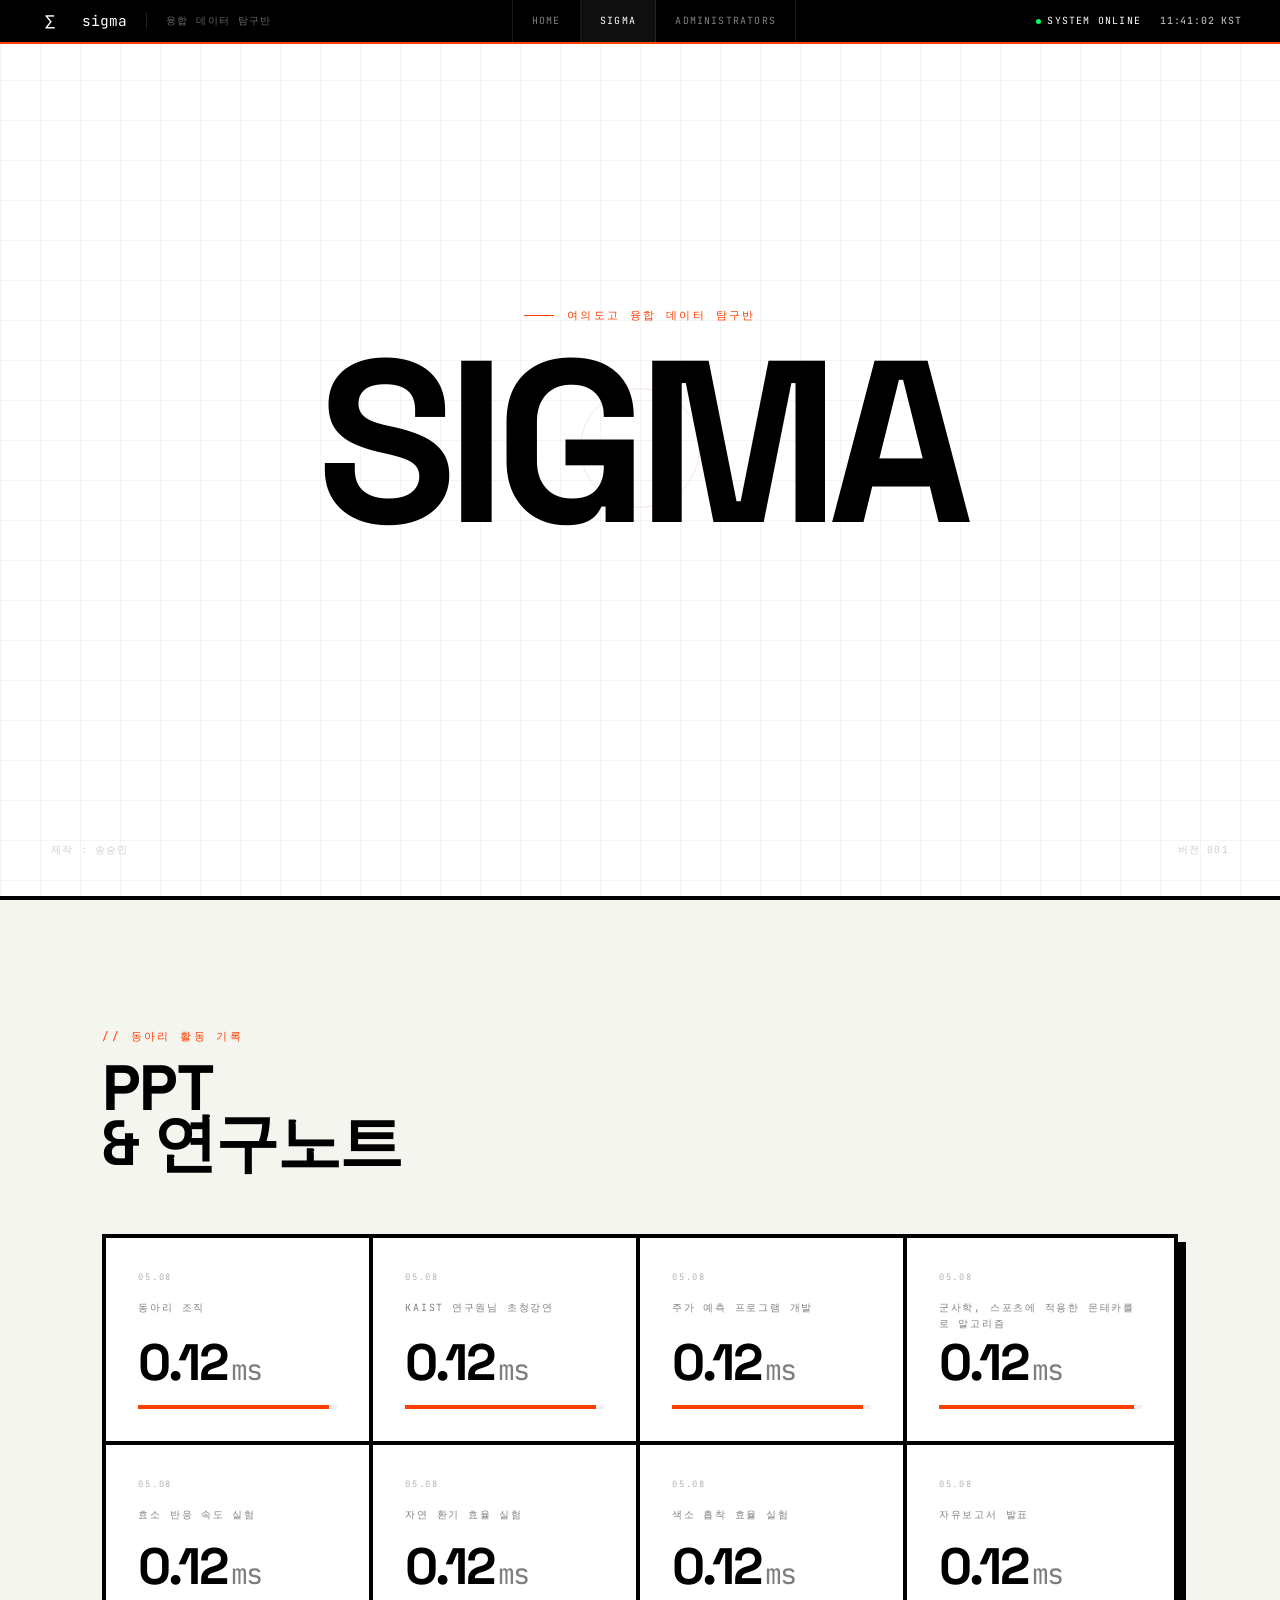
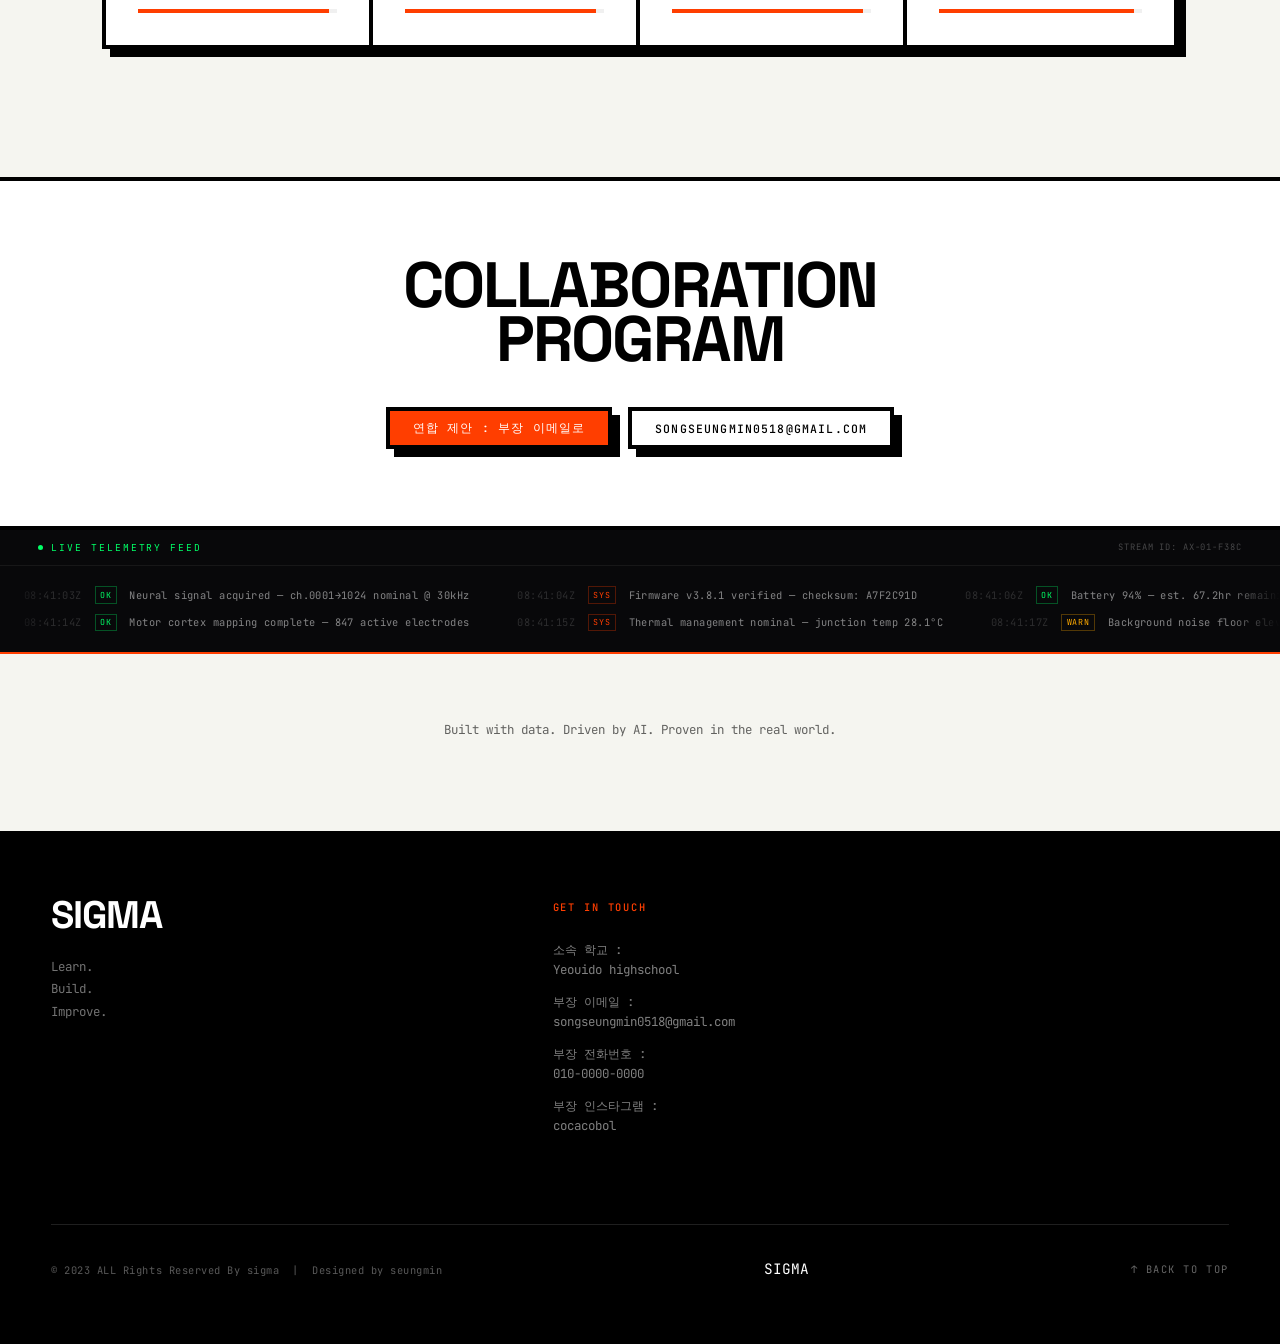
==== sigma.html @ f26b0f09 "Add files via upload" ====
<!DOCTYPE html>
<html lang="kor">
<head>
<meta charset="UTF-8">
<meta name="viewport" content="width=device-width, initial-scale=1.0">
<title>sigma</title>
<meta name="description" content="AXIS-01 Neural Link. Sub-millisecond latency. Titanium-grade construction. The hardware interface built for zero-compromise environments.">
<link rel="preconnect" href="https://fonts.googleapis.com">
<link rel="preconnect" href="https://fonts.gstatic.com" crossorigin>
<link href="https://fonts.googleapis.com/css2?family=JetBrains+Mono:wght@400;500&family=Space+Grotesk:wght@400;700&display=swap" rel="stylesheet">
<link rel="stylesheet" href="css/templatemo-axis-industrial.css">
<link rel="stylesheet" href="css/templatemo-axis-landing-page.css">
<!--

TemplateMo 619 Axis Industrial

https://templatemo.com/tm-619-axis-industrial

-->
</head>
<body>

<!-- ====== HEADER ====== -->
<header class="header">
    <div class="header__inner">
        <div class="header__left">
            <span class="header__logo-mark">
            <img src="logo2.png" alt="logo" style="height:24px;">
                </span>
                    sigma
            </a>
            <span class="header__sep"></span>
            <span class="header__product"> 융합 데이터 탐구반</span>
        </div>
        <nav class="header__nav" id="headerNav">
            <a href="songseungmin.html">Home</a>
            <a href="sigma.html" class="active">sigma</a>
            <a href="developer.html">administrators</a>
        </nav>
        <div class="header__right">
            <div class="header__status"><span class="header__status-dot"></span><span>System Online</span></div>
            <div class="header__clock" id="utcClock">--:--:-- UTC</div>
        </div>
        <button class="header__burger" id="headerBurger" aria-label="Toggle navigation" aria-expanded="false"><span></span><span></span><span></span></button>
    </div>
</header>


<!-- ====== HERO ====== -->
<section class="hero hero--center hero--product">
    <div class="hero__grid" aria-hidden="true"></div>
    <div class="hero__label reveal">여의도고 융합 데이터 탐구반</div>
    <h1 class="hero__title">SIGMA<span class="accent-dot"></span></h1>
    <!--<p class="hero__subtitle reveal">Neural Link</p>
    <p class="hero__desc reveal" style="margin-bottom:3rem">Sub-millisecond latency. Titanium-grade construction. The hardware interface built for zero-compromise, high-stakes environments.</p>-->
    <!--<div class="hero__actions reveal">
        <button class="btn btn--primary">Pre-Order Now</button>
        <button class="btn btn--ghost">Read the Docs</button>-->
    </div>
    <span class="hero__coords" aria-hidden="true">제작 : 송승민</span>
    <span class="hero__version" aria-hidden="true">버전 001</span>
</section>


<!-- ====== PRODUCT DETAILS ====== -->
<!--<section class="section" id="overview">
    <div class="details__inner">
        <div class="details__left reveal">
            <div class="section__eyebrow">// Overview</div>
            <h2 class="section__title">Engineered for<br>Zero Latency</h2>
            <p class="details__text" style="margin-top:1.5rem">The AXIS-01 redefines neural-hardware interfacing. Custom silicon, titanium-aluminum shell, and a proprietary signal pipeline that eliminates every unnecessary clock cycle.</p>
        </div>-->
        <!--<div class="details__right">
            <div class="stat-card reveal"><div class="stat-card__label">Signal Latency</div><div class="stat-card__value">0.12<span class="stat-card__unit accent">ms</span></div></div>
            <div class="stat-card stat-card--dark reveal"><div class="stat-card__label">Battery Life</div><div class="stat-card__value">72<span class="stat-card__unit">hr</span></div></div>
            <div class="stat-card reveal"><div class="stat-card__label">Weight</div><div class="stat-card__value">14.2<span class="stat-card__unit">g</span></div></div>
            <div class="stat-card reveal"><div class="stat-card__label">Channels</div><div class="stat-card__value">1024<span class="stat-card__unit accent">ch</span></div></div>
        </div>
    </div>-->
</section>


<!-- ====== SPEC GRID ====== -->
<section class="section section--surface" id="specs">
    <div class="container">
        <div class="section__header reveal">
            <div class="section__eyebrow">// 동아리 활동 기록</div>
            <h2 class="section__title">PPT<br>& 연구노트</h2>
        </div>
        <div class="spec-grid reveal">

            <div class="spec-cell"><div><div class="spec-cell__id">05.08</div><div class="spec-cell__label">동아리 조직</div></div><div><div class="spec-cell__value">0.12<span class="spec-cell__unit">ms</span></div><div class="bar-track"><div class="bar-track__fill" style="width:96%"></div></div></div></div>
            <div class="spec-cell"><div><div class="spec-cell__id">05.08</div><div class="spec-cell__label">KAIST 연구원님 초청강연</div></div><div><div class="spec-cell__value">0.12<span class="spec-cell__unit">ms</span></div><div class="bar-track"><div class="bar-track__fill" style="width:96%"></div></div></div></div>
            <div class="spec-cell"><div><div class="spec-cell__id">05.08</div><div class="spec-cell__label">주가 예측 프로그램 개발</div></div><div><div class="spec-cell__value">0.12<span class="spec-cell__unit">ms</span></div><div class="bar-track"><div class="bar-track__fill" style="width:96%"></div></div></div></div>
            <div class="spec-cell"><div><div class="spec-cell__id">05.08</div><div class="spec-cell__label">군사학, 스포츠에 적용한 몬테카를로 알고리즘</div></div><div><div class="spec-cell__value">0.12<span class="spec-cell__unit">ms</span></div><div class="bar-track"><div class="bar-track__fill" style="width:96%"></div></div></div></div>
            <div class="spec-cell"><div><div class="spec-cell__id">05.08</div><div class="spec-cell__label">효소 반응 속도 실험</div></div><div><div class="spec-cell__value">0.12<span class="spec-cell__unit">ms</span></div><div class="bar-track"><div class="bar-track__fill" style="width:96%"></div></div></div></div>
            <div class="spec-cell"><div><div class="spec-cell__id">05.08</div><div class="spec-cell__label">자연 환기 효율 실험</div></div><div><div class="spec-cell__value">0.12<span class="spec-cell__unit">ms</span></div><div class="bar-track"><div class="bar-track__fill" style="width:96%"></div></div></div></div>
            <div class="spec-cell"><div><div class="spec-cell__id">05.08</div><div class="spec-cell__label">색소 흡착 효율 실험</div></div><div><div class="spec-cell__value">0.12<span class="spec-cell__unit">ms</span></div><div class="bar-track"><div class="bar-track__fill" style="width:96%"></div></div></div></div>
            <div class="spec-cell"><div><div class="spec-cell__id">05.08</div><div class="spec-cell__label">자유보고서 발표</div></div><div><div class="spec-cell__value">0.12<span class="spec-cell__unit">ms</span></div><div class="bar-track"><div class="bar-track__fill" style="width:96%"></div></div></div></div>

        </div>
    </div>
</section>


<!-- ====== CTA ====== -->
<section class="cta-band" id="order">
    <div class="cta-band__inner reveal">
        <h2 class="cta-band__title">COLLAboration<span class="accent"></span><br>program</h2>
        <p class="cta-band__text"></p>
        <div class="cta-band__actions">
            <button class="btn btn--primary">연합 제안 : 부장 이메일로</button>
            <button class="btn btn--ghost">songseungmin0518@gmail.com</button>
        </div>
    </div>
</section>


<!-- ====== TERMINAL LOG ====== -->
<div class="log" aria-label="System telemetry">
    <div class="log__header">
        <div class="log__header-title">Live Telemetry Feed</div>
        <div class="log__header-status">Stream ID: AX-01-F38C</div>
    </div>
    <div class="log__body">
        <div class="log__track">
            <div class="log__entry"><span class="log__entry-time">08:41:03Z</span><span class="log__entry-tag log-ok">OK</span><span class="log__entry-msg">Neural signal acquired — ch.0001→1024 nominal @ 30kHz</span></div>
            <div class="log__entry"><span class="log__entry-time">08:41:04Z</span><span class="log__entry-tag log-sys">SYS</span><span class="log__entry-msg">Firmware v3.8.1 verified — checksum: A7F2C91D</span></div>
            <div class="log__entry"><span class="log__entry-time">08:41:06Z</span><span class="log__entry-tag log-ok">OK</span><span class="log__entry-msg">Battery 94% — est. 67.2hr remaining — temp 22.4°C</span></div>
            <div class="log__entry"><span class="log__entry-time">08:41:08Z</span><span class="log__entry-tag log-warn">WARN</span><span class="log__entry-msg">Impedance drift +0.3kΩ ch.0847 — auto-calibrating</span></div>
            <div class="log__entry"><span class="log__entry-time">08:41:09Z</span><span class="log__entry-tag log-ok">OK</span><span class="log__entry-msg">BLE 5.4 link stable — RSSI -42dBm — AES-256 active</span></div>
            <div class="log__entry"><span class="log__entry-time">08:41:12Z</span><span class="log__entry-tag log-sys">SYS</span><span class="log__entry-msg">Latency calibration: 0.118ms avg — within spec</span></div>
            <div class="log__entry"><span class="log__entry-time">08:41:03Z</span><span class="log__entry-tag log-ok">OK</span><span class="log__entry-msg">Neural signal acquired — ch.0001→1024 nominal @ 30kHz</span></div>
            <div class="log__entry"><span class="log__entry-time">08:41:04Z</span><span class="log__entry-tag log-sys">SYS</span><span class="log__entry-msg">Firmware v3.8.1 verified — checksum: A7F2C91D</span></div>
            <div class="log__entry"><span class="log__entry-time">08:41:06Z</span><span class="log__entry-tag log-ok">OK</span><span class="log__entry-msg">Battery 94% — est. 67.2hr remaining — temp 22.4°C</span></div>
            <div class="log__entry"><span class="log__entry-time">08:41:08Z</span><span class="log__entry-tag log-warn">WARN</span><span class="log__entry-msg">Impedance drift +0.3kΩ ch.0847 — auto-calibrating</span></div>
            <div class="log__entry"><span class="log__entry-time">08:41:09Z</span><span class="log__entry-tag log-ok">OK</span><span class="log__entry-msg">BLE 5.4 link stable — RSSI -42dBm — AES-256 active</span></div>
            <div class="log__entry"><span class="log__entry-time">08:41:12Z</span><span class="log__entry-tag log-sys">SYS</span><span class="log__entry-msg">Latency calibration: 0.118ms avg — within spec</span></div>
        </div>
        <div class="log__track log__track--reverse">
            <div class="log__entry"><span class="log__entry-time">08:41:14Z</span><span class="log__entry-tag log-ok">OK</span><span class="log__entry-msg">Motor cortex mapping complete — 847 active electrodes</span></div>
            <div class="log__entry"><span class="log__entry-time">08:41:15Z</span><span class="log__entry-tag log-sys">SYS</span><span class="log__entry-msg">Thermal management nominal — junction temp 28.1°C</span></div>
            <div class="log__entry"><span class="log__entry-time">08:41:17Z</span><span class="log__entry-tag log-warn">WARN</span><span class="log__entry-msg">Background noise floor elevated — ch.0512 SNR 18.4dB</span></div>
            <div class="log__entry"><span class="log__entry-time">08:41:19Z</span><span class="log__entry-tag log-ok">OK</span><span class="log__entry-msg">Data pipeline flushed — 1.2GB/hr to cloud</span></div>
            <div class="log__entry"><span class="log__entry-time">08:41:21Z</span><span class="log__entry-tag log-ok">OK</span><span class="log__entry-msg">Biocompatibility sensors green — pH 7.38</span></div>
            <div class="log__entry"><span class="log__entry-time">08:41:14Z</span><span class="log__entry-tag log-ok">OK</span><span class="log__entry-msg">Motor cortex mapping complete — 847 active electrodes</span></div>
            <div class="log__entry"><span class="log__entry-time">08:41:15Z</span><span class="log__entry-tag log-sys">SYS</span><span class="log__entry-msg">Thermal management nominal — junction temp 28.1°C</span></div>
            <div class="log__entry"><span class="log__entry-time">08:41:17Z</span><span class="log__entry-tag log-warn">WARN</span><span class="log__entry-msg">Background noise floor elevated — ch.0512 SNR 18.4dB</span></div>
            <div class="log__entry"><span class="log__entry-time">08:41:19Z</span><span class="log__entry-tag log-ok">OK</span><span class="log__entry-msg">Data pipeline flushed — 1.2GB/hr to cloud</span></div>
            <div class="log__entry"><span class="log__entry-time">08:41:21Z</span><span class="log__entry-tag log-ok">OK</span><span class="log__entry-msg">Biocompatibility sensors green — pH 7.38</span></div>
        </div>
    </div>
</div>


<!-- ====== ABOUT THIS TEMPLATE ====== -->
<section class="about">
    <div class="about__inner">
        <p class="about__text">
            Built with data. Driven by AI. Proven in the real world.
        </p>
        <!--<div class="about__links">
            <a href="index.html" class="tag tag--filled">Home</a>
            <a href="landing-page.html" class="tag tag--safety">AXIS-01 Product</a>
            <a href="the-observer.html" class="tag tag--filled">The Observer</a>
        </div>-->
    </div>
</section>


<!-- ====== FOOTER ====== -->
<footer class="footer">
    <div class="footer__inner">
        <div class="footer__top">
            <div class="footer__brand">
                <h2 class="font-display footer__brand-name">sigma<br><span class="accent"></span></h2>
                <p class="footer__brand-desc">Learn. <br >Build. <br >Improve.</p>
            </div>
            <div class="footer__col"><div class="footer__col-title">Get in Touch</div><a href="https://yeouido.sen.hs.kr/">소속 학교 : <br>Yeouido highschool</a><a href="mailto:songseungmin0518@gmail.com">부장 이메일 : songseungmin0518@gmail.com</a><a href="tel:01064950518">부장 전화번호 : <br> 010-0000-0000</a><a href="https://www.instagram.com/cocacobol/">부장 인스타그램 : <br> cocacobol</div>
            <!--<div class="footer__col"><div class="footer__col-title">Company</div><a href="#">About Us</a><a href="#">Projects</a><a href="#">Careers</a><a href="#">Safety</a></div>-->
                </div>
        <div class="footer__bottom">
            <span class="footer__copy">&copy; 2023 ALL Rights Reserved By sigma &nbsp;|&nbsp; Designed by seungmin<a href="https://www.instagram.com/cocacobol/" target="_blank" rel="nofollow noopener">SIGMA</a></span>
            <button class="footer__back-top" id="backToTop" aria-label="Back to top">↑ Back to Top</button>
        </div>
    </div>
</footer>

<script src="js/templatemo-axis-script.js"></script>
</body>
</html>
---- css/templatemo-axis-industrial.css ----
/*

TemplateMo 619 Axis Industrial

https://templatemo.com/tm-619-axis-industrial

*/

/* ============================================================
   AXIS INDUSTRIAL — COMMON CSS
   ============================================================
   1. RESET & VARIABLES
   2. BASE TYPOGRAPHY
   3. UTILITY CLASSES
   4. BUTTONS
   5. HEADER / NAV
   6. HERO (BASE)
   7. SECTION SHARED
   8. BENTO / SPEC CARD BASE
   9. TICKER
   10. FOOTER
   11. SCROLL REVEAL
   12. RESPONSIVE — BASE
   ============================================================ */

/* ----- 1. RESET & VARIABLES ----- */
*, *::before, *::after {
    margin: 0;
    padding: 0;
    box-sizing: border-box;
}

:root {
    /* Palette */
    --base: #FFFFFF;
    --ink: #000000;
    --safety: #FF3E00;
    --muted: #888888;
    --surface: #F5F5F0;
    --term-bg: #08080A;
    --term-green: #00FF66;
    --term-amber: #FFAA00;

    /* Borders & Shadows */
    --border: 4px solid var(--ink);
    --border-thin: 1px solid var(--ink);
    --border-hair: 1px solid rgba(0,0,0,0.10);
    --shadow: 8px 8px 0px var(--ink);
    --shadow-safety: 8px 8px 0px var(--safety);
    --shadow-hover: 4px 4px 0px var(--ink);

    /* Type Scale */
    --fs-hero: clamp(4rem, 14vw, 14rem);
    --fs-h1: clamp(2.4rem, 5vw, 5rem);
    --fs-h2: clamp(1.6rem, 3vw, 3rem);
    --fs-h3: clamp(1.1rem, 1.6vw, 1.5rem);
    --fs-body: clamp(0.9rem, 1.1vw, 1.1rem);
    --fs-data: clamp(0.78rem, 0.9vw, 0.95rem);
    --fs-micro: 0.62rem;
    --fs-ticker: clamp(1.4rem, 2.5vw, 2.5rem);
    --fs-stat: clamp(2.4rem, 5vw, 4.5rem);
    --fs-spec-val: clamp(2rem, 4vw, 3.5rem);

    /* Spacing */
    --gap: clamp(1rem, 2vw, 2rem);
    --section-pad: clamp(4rem, 10vw, 10rem) clamp(1rem, 4vw, 4rem);

    /* Layout */
    --cols: 12;
    --header-h: 44px;
}

html {
    scroll-behavior: smooth;
    -webkit-text-size-adjust: 100%;
}

body {
    font-family: 'JetBrains Mono', monospace;
    font-weight: 400;
    font-size: var(--fs-body);
    line-height: 1.6;
    color: var(--ink);
    background-color: var(--base);
    overflow-x: hidden;
}

img { max-width: 100%; display: block; }
a { color: inherit; text-decoration: none; }
ul { list-style: none; }

::selection {
    background: var(--safety);
    color: var(--base);
}


/* ----- 2. BASE TYPOGRAPHY ----- */
h1, h2, h3, h4, h5, h6,
.font-display {
    font-family: 'Space Grotesk', sans-serif;
    font-weight: 700;
    text-transform: uppercase;
    line-height: 0.85;
    letter-spacing: -0.03em;
}


/* ----- 3. UTILITY CLASSES ----- */
.container {
    width: 100%;
    max-width: 1440px;
    margin: 0 auto;
    padding-inline: clamp(1rem, 4vw, 4rem);
}

.grid-12 {
    display: grid;
    grid-template-columns: repeat(var(--cols), 1fr);
    gap: var(--gap);
}

.accent { color: var(--safety); }

.tag {
    display: inline-block;
    font-family: 'JetBrains Mono', monospace;
    font-size: 0.65rem;
    font-weight: 500;
    text-transform: uppercase;
    letter-spacing: 0.15em;
    padding: 0.3em 0.7em;
    border: 2px solid var(--ink);
    background: var(--base);
}

.tag--filled {
    background: var(--ink);
    color: var(--base);
}

.tag--safety {
    background: var(--safety);
    color: var(--base);
    border-color: var(--safety);
}

.tag--ghost {
    border-color: var(--muted);
    color: var(--muted);
    background: transparent;
}


/* ----- 4. BUTTONS ----- */
.btn {
    font-family: 'JetBrains Mono', monospace;
    font-size: 0.72rem;
    font-weight: 500;
    text-transform: uppercase;
    letter-spacing: 0.1em;
    padding: 0.8em 2em;
    border: var(--border);
    cursor: pointer;
    transition: none;
    display: inline-block;
    text-align: center;
}

.btn--primary {
    background: var(--safety);
    color: var(--base);
    box-shadow: var(--shadow);
}

.btn--primary:hover {
    transform: translate(-4px, -4px);
    box-shadow: 12px 12px 0px var(--ink);
}

.btn--primary:active {
    transform: translate(4px, 4px);
    box-shadow: 0 0 0 var(--ink);
}

.btn--ghost {
    background: var(--base);
    color: var(--ink);
    box-shadow: var(--shadow);
}

.btn--ghost:hover {
    background: var(--ink);
    color: var(--base);
    transform: translate(-4px, -4px);
    box-shadow: 12px 12px 0px var(--ink);
}


/* ----- 5. HEADER / NAV ----- */
.header {
    position: fixed;
    top: 0;
    left: 0;
    width: 100%;
    height: var(--header-h);
    z-index: 1000;
    background: var(--ink);
    color: var(--base);
    border-bottom: 2px solid var(--safety);
    display: flex;
    align-items: center;
    padding: 0 clamp(1rem, 3vw, 3rem);
}

.header__inner {
    width: 100%;
    max-width: 1440px;
    margin: 0 auto;
    display: flex;
    align-items: center;
    justify-content: space-between;
    gap: 1rem;
}

.header__left {
    display: flex;
    align-items: center;
    gap: 1.2rem;
}

.header__logo {
    font-family: 'Space Grotesk', sans-serif;
    font-weight: 700;
    font-size: 0.8rem;
    text-transform: uppercase;
    letter-spacing: 0.05em;
    display: flex;
    align-items: center;
    gap: 0.5rem;
    white-space: nowrap;
}

.header__logo-mark {
  border: none !important;
  outline: none !important;
  box-shadow: none !important;
}

.header__logo-mark svg {
    width: 48px;
    height: 48px;
}

.header__sep {
    width: 1px;
    height: 16px;
    background: rgba(255,255,255,0.12);
}

.header__product {
    font-size: var(--fs-micro);
    letter-spacing: 0.14em;
    text-transform: uppercase;
    opacity: 0.4;
}

/* Light-switch nav cells */
.header__nav {
    display: flex;
    align-items: stretch;
    height: var(--header-h);
    border-left: 1px solid rgba(255,255,255,0.10);
}

.header__nav a {
    font-family: 'JetBrains Mono', monospace;
    font-size: var(--fs-micro);
    text-transform: uppercase;
    letter-spacing: 0.12em;
    padding: 0 1.2rem;
    display: flex;
    align-items: center;
    border-right: 1px solid rgba(255,255,255,0.10);
    color: rgba(255,255,255,0.5);
    transition: background 0s, color 0s;
}

.header__nav a:hover {
    background: var(--safety);
    color: var(--base);
}

/* Active page highlight */
.header__nav a.active {
    background: rgba(255,255,255,0.06);
    color: var(--base);
}

.header__right {
    display: flex;
    align-items: center;
    gap: 1.2rem;
}

.header__status {
    display: flex;
    align-items: center;
    gap: 0.4rem;
    font-size: var(--fs-micro);
    text-transform: uppercase;
    letter-spacing: 0.12em;
}

.header__status-dot {
    width: 5px;
    height: 5px;
    border-radius: 50%;
    background: var(--term-green);
    animation: pulse 2s ease-in-out infinite;
}

@keyframes pulse {
    0%, 100% { opacity: 1; }
    50% { opacity: 0.4; }
}

.header__clock {
    font-family: 'JetBrains Mono', monospace;
    font-size: var(--fs-micro);
    font-weight: 500;
    letter-spacing: 0.08em;
    opacity: 0.7;
    min-width: 7em;
    text-align: right;
}

.header__burger {
    display: none;
    flex-direction: column;
    gap: 4px;
    cursor: pointer;
    background: none;
    border: none;
    padding: 4px;
}

.header__burger span {
    width: 22px;
    height: 2px;
    background: var(--base);
    transition: transform 0.3s, opacity 0.3s;
}


/* ----- 6. HERO (BASE) ----- */
.hero {
    min-height: 100vh;
    min-height: 100svh;
    display: flex;
    flex-direction: column;
    justify-content: flex-end;
    padding: var(--section-pad);
    padding-top: calc(var(--header-h) + 4rem);
    position: relative;
    overflow: hidden;
    border-bottom: var(--border);
}

.hero--center {
    justify-content: center;
    align-items: center;
    text-align: center;
}

.hero__grid {
    position: absolute;
    inset: 0;
    background-image:
        linear-gradient(rgba(0,0,0,0.045) 1px, transparent 1px),
        linear-gradient(90deg, rgba(0,0,0,0.045) 1px, transparent 1px);
    background-size: 40px 40px;
    pointer-events: none;
}

.hero__label {
    font-family: 'JetBrains Mono', monospace;
    font-size: 0.68rem;
    text-transform: uppercase;
    letter-spacing: 0.22em;
    color: var(--safety);
    margin-bottom: 1.5rem;
    display: flex;
    align-items: center;
    gap: 0.8rem;
    position: relative;
    z-index: 1;
}

.hero__label::before {
    content: '';
    width: 30px;
    height: 1px;
    background: var(--safety);
}

.hero__title {
    font-size: var(--fs-hero);
    line-height: 0.82;
    letter-spacing: -0.05em;
    position: relative;
    z-index: 1;
    margin-bottom: 2rem;
    animation: heroRotate linear both;
    animation-timeline: scroll();
    animation-range: 0vh 55vh;
}

@keyframes heroRotate {
    from { transform: rotate(0deg); opacity: 1; }
    to   { transform: rotate(-2.5deg) translateY(-20px); opacity: 0.25; }
}

.hero__title .line { display: block; }
.hero__title .line--indent { padding-left: clamp(1rem, 6vw, 6rem); }
.hero__title .dot,
.hero__title .accent-dot { color: var(--safety); }

.hero__bottom {
    display: flex;
    align-items: flex-end;
    justify-content: space-between;
    gap: 2rem;
    flex-wrap: wrap;
    position: relative;
    z-index: 1;
}

.hero__desc {
    max-width: 420px;
    font-size: var(--fs-data);
    line-height: 1.8;
    opacity: 0.55;
    position: relative;
    z-index: 1;
}

.hero__stats,
.hero__kpis {
    display: flex;
    gap: clamp(1.5rem, 3vw, 3.5rem);
}

.hero__stat-num,
.hero__kpi-val {
    font-family: 'Space Grotesk', sans-serif;
    font-weight: 700;
    font-size: var(--fs-stat);
    line-height: 1;
    letter-spacing: -0.04em;
}

.hero__stat-label,
.hero__kpi-label {
    font-size: 0.65rem;
    text-transform: uppercase;
    letter-spacing: 0.15em;
    opacity: 0.35;
    margin-top: 0.35rem;
}

.hero__scroll-cue {
    position: absolute;
    right: clamp(1rem, 2vw, 4rem);
    bottom: clamp(2rem, 4vw, 4rem);
    writing-mode: vertical-rl;
    font-size: 0.65rem;
    text-transform: uppercase;
    letter-spacing: 0.2em;
    opacity: 0.4;
    display: flex;
    align-items: center;
    gap: 0.8rem;
}

.hero__scroll-cue::after {
    content: '';
    width: 1px;
    height: 50px;
    background: var(--ink);
    animation: scrollPulse 2s ease-in-out infinite;
}

@keyframes scrollPulse {
    0%, 100% { opacity: 0.3; transform: scaleY(0.5); }
    50% { opacity: 1; transform: scaleY(1); }
}


/* ----- 7. SECTION SHARED ----- */
.section {
    padding: var(--section-pad);
    border-bottom: var(--border);
}

.section--surface {
    background: var(--surface);
}

.section__eyebrow {
    font-family: 'JetBrains Mono', monospace;
    font-size: 0.68rem;
    text-transform: uppercase;
    letter-spacing: 0.22em;
    color: var(--safety);
    margin-bottom: 1rem;
}

.section__title {
    font-size: var(--fs-h1);
}

.section__header {
    margin-bottom: clamp(2.5rem, 5vw, 5rem);
}


/* ----- 8. BENTO / SPEC CARD BASE ----- */
.bento-card {
    border: var(--border);
    box-shadow: var(--shadow);
    padding: clamp(1.2rem, 2vw, 2rem);
    background: var(--base);
    position: relative;
    display: grid;
    grid-template-rows: auto 1fr auto;
    transition: none;
    cursor: default;
    overflow: hidden;
}

.bento-card:hover {
    transform: translate(-4px, -4px);
    box-shadow: 12px 12px 0px var(--ink);
}

.bento-card--dark {
    background: var(--ink);
    color: var(--base);
    box-shadow: var(--shadow-safety);
}

.bento-card--dark:hover {
    box-shadow: 12px 12px 0px var(--safety);
}

.bento-card--safety {
    background: var(--safety);
    color: var(--base);
}

.bento-card--safety:hover {
    box-shadow: 12px 12px 0px var(--ink);
}

.bento-card__number {
    font-family: 'Space Grotesk', sans-serif;
    font-weight: 700;
    font-size: 0.72rem;
    text-transform: uppercase;
    letter-spacing: 0.1em;
    opacity: 0.3;
    margin-bottom: 1rem;
}

.bento-card__title {
    font-size: var(--fs-h3);
    margin-bottom: 0.6rem;
    line-height: 0.9;
}

.bento-card__text {
    font-size: var(--fs-data);
    line-height: 1.7;
    opacity: 0.55;
}

.bento-card__stat {
    font-family: 'Space Grotesk', sans-serif;
    font-weight: 700;
    font-size: clamp(2.5rem, 5vw, 4rem);
    line-height: 1;
    letter-spacing: -0.04em;
    align-self: end;
}

/* Mini bar chart inside cards */
.bar-chart {
    display: flex;
    align-items: flex-end;
    gap: 4px;
    height: 60px;
    margin-top: 1rem;
}

.bar-chart__col {
    flex: 1;
    background: var(--safety);
    min-height: 4px;
    border: 2px solid var(--ink);
}

.bento-card--dark .bar-chart__col {
    border-color: var(--safety);
}

/* Sparkline bars */
.spark {
    display: flex;
    align-items: flex-end;
    gap: 2px;
    height: 32px;
    margin-top: 1rem;
}

.spark__bar {
    flex: 1;
    background: var(--safety);
    min-height: 2px;
    opacity: 0.7;
}

/* Progress bar track */
.bar-track {
    width: 100%;
    height: 4px;
    background: rgba(0,0,0,0.06);
    margin-top: 0.8rem;
    overflow: hidden;
}

.bar-track--dark,
.bento-card--dark .bar-track {
    background: rgba(255,255,255,0.12);
}

.bar-track__fill {
    height: 100%;
    background: var(--safety);
    transition: width 0.8s ease;
}

.bento-card--safety .bar-track {
    background: rgba(255,255,255,0.2);
}

.bento-card--safety .bar-track__fill {
    background: var(--base);
}


/* ----- 9. TICKER ----- */
.ticker {
    border-bottom: var(--border);
    background: var(--ink);
    color: var(--base);
    overflow: hidden;
    padding: 1.2rem 0;
}

.ticker--safety {
    background: var(--safety);
}

.ticker--safety .ticker__item::after {
    background: var(--base);
}

.ticker__track {
    display: flex;
    width: max-content;
    animation: tickerScroll 20s linear infinite;
}

.ticker--reverse .ticker__track {
    animation-direction: reverse;
    animation-duration: 28s;
}

.ticker__item {
    font-family: 'Space Grotesk', sans-serif;
    font-weight: 700;
    font-size: var(--fs-ticker);
    text-transform: uppercase;
    letter-spacing: -0.02em;
    white-space: nowrap;
    padding: 0 2rem;
    display: flex;
    align-items: center;
    gap: 2rem;
}

.ticker__item::after {
    content: '';
    width: 12px;
    height: 12px;
    background: var(--safety);
    flex-shrink: 0;
}

@keyframes tickerScroll {
    0% { transform: translateX(0); }
    100% { transform: translateX(-50%); }
}


/* ----- 10. FOOTER ----- */
.footer {
    background: var(--ink);
    color: var(--base);
    padding: clamp(2.5rem, 5vw, 4rem) clamp(1rem, 4vw, 4rem);
}

.footer__inner {
    max-width: 1440px;
    margin: 0 auto;
}

/* Footer — Compact (landing / observer) */
.footer--compact .footer__inner {
    display: flex;
    justify-content: space-between;
    align-items: center;
    flex-wrap: wrap;
    gap: 1rem;
}

.footer__left {
    display: flex;
    align-items: center;
    gap: 1.5rem;
    flex-wrap: wrap;
}

.footer__logo {
    font-family: 'Space Grotesk', sans-serif;
    font-weight: 700;
    font-size: 0.85rem;
    text-transform: uppercase;
    letter-spacing: 0.04em;
}

.footer__links {
    display: flex;
    gap: 1.2rem;
}

.footer__links a {
    font-size: var(--fs-micro);
    text-transform: uppercase;
    letter-spacing: 0.12em;
    opacity: 0.4;
    transition: opacity 0.2s, color 0.2s;
}

.footer__links a:hover {
    opacity: 1;
    color: var(--safety);
}

/* Footer — Full (index page) */
.footer__top {
    display: grid;
    grid-template-columns: repeat(12, 1fr);
    gap: var(--gap);
    padding-bottom: clamp(3rem, 6vw, 6rem);
    border-bottom: 1px solid rgba(255,255,255,0.12);
}

.footer__brand {
    grid-column: span 5;
}

.footer__brand-name {
    font-size: var(--fs-h2);
    margin-bottom: 1.5rem;
}

.footer__brand-desc {
    font-size: var(--fs-data);
    opacity: 0.45;
    line-height: 1.8;
    max-width: 340px;
}

.footer__col {
    grid-column: span 2;
}

.footer__col:last-child {
    grid-column: span 3;
}

.footer__col-title {
    font-family: 'JetBrains Mono', monospace;
    font-size: 0.65rem;
    text-transform: uppercase;
    letter-spacing: 0.18em;
    color: var(--safety);
    margin-bottom: 1.5rem;
    font-weight: 500;
}

.footer__col a {
    display: block;
    font-size: var(--fs-data);
    opacity: 0.5;
    margin-bottom: 0.75rem;
    transition: opacity 0.2s;
}

.footer__col a:hover {
    opacity: 1;
    color: var(--safety);
}

.footer__bottom {
    display: flex;
    justify-content: space-between;
    align-items: center;
    padding-top: 2rem;
    gap: 1rem;
    flex-wrap: wrap;
}

.footer__copy {
    font-size: 0.65rem;
    color: rgba(255,255,255,0.35);
    letter-spacing: 0.05em;
}

.footer__copy a {
    color: var(--safety);
    font-weight: 500;
}

.footer__copy a:hover {
    text-decoration: underline;
}

.footer__back-top {
    font-family: 'JetBrains Mono', monospace;
    font-size: 0.65rem;
    text-transform: uppercase;
    letter-spacing: 0.15em;
    opacity: 0.4;
    cursor: pointer;
    background: none;
    border: none;
    color: var(--base);
    transition: opacity 0.2s;
}

.footer__back-top:hover {
    opacity: 1;
    color: var(--safety);
}


/* ----- 11. SCROLL REVEAL ----- */
.reveal {
    opacity: 0;
    transform: translateY(24px);
    transition: opacity 0.5s ease, transform 0.5s ease;
}

.reveal.visible {
    opacity: 1;
    transform: translateY(0);
}


/* ----- 12. RESPONSIVE — BASE ----- */
@media (max-width: 1024px) {
    .footer__brand { grid-column: span 12; margin-bottom: 2rem; }
    .footer__col { grid-column: span 4; }
    .footer__col:last-child { grid-column: span 4; }
}

@media (max-width: 768px) {
    :root {
        --cols: 4;
    }

    .header__nav { display: none; }
    .header__product { display: none; }
    .header__burger { display: flex; }

    .header__nav.open {
        display: flex;
        flex-direction: column;
        position: absolute;
        top: var(--header-h);
        left: 0;
        width: 100%;
        height: auto;
        background: var(--ink);
        border-bottom: 2px solid var(--safety);
        overflow-y: auto;
        max-height: calc(100vh - var(--header-h));
        max-height: calc(100svh - var(--header-h));
    }

    .header__nav.open a {
        border-right: none;
        border-bottom: 1px solid rgba(255,255,255,0.06);
        padding: 0.9rem clamp(1rem, 3vw, 3rem);
        height: auto;
    }

    .hero__bottom {
        flex-direction: column;
        align-items: flex-start;
    }

    .hero__scroll-cue { display: none; }

    .footer__col { grid-column: span 6; }
    .footer__col:last-child { grid-column: span 6; }

    .footer--compact .footer__inner {
        flex-direction: column;
        align-items: flex-start;
    }

    .footer__left {
        flex-direction: column;
        align-items: flex-start;
        gap: 1rem;
    }
}

@media (max-width: 480px) {
    .hero__stats,
    .hero__kpis {
        flex-direction: column;
        gap: 1rem;
    }

    .footer__col,
    .footer__col:last-child { grid-column: 1 / -1; }

    .header__status span { display: none; }
}
---- css/templatemo-axis-landing-page.css ----
/*

TemplateMo 619 Axis Industrial

https://templatemo.com/tm-619-axis-industrial

*/

/* ============================================================
   LANDING PAGE — SPECIFIC STYLES
   ============================================================ */

/* Hero — centered product variant */
.hero--product { --fs-hero: clamp(5rem, 18vw, 18rem); }

.hero--product .hero__grid {
    background-size: 40px 40px;
}

.hero--product .hero__grid::after {
    content: '';
    position: absolute;
    top: 50%;
    left: 50%;
    width: 120px;
    height: 120px;
    transform: translate(-50%, -50%);
    border: 1px solid var(--safety);
    border-radius: 50%;
    opacity: 0.15;
}

.hero__subtitle {
    font-family: 'Space Grotesk', sans-serif;
    font-weight: 700;
    font-size: clamp(1rem, 2vw, 1.8rem);
    text-transform: uppercase;
    letter-spacing: 0.06em;
    line-height: 1;
    color: var(--muted);
    margin-bottom: 3rem;
    position: relative;
    z-index: 1;
}

.hero__actions {
    display: flex;
    gap: 1rem;
    position: relative;
    z-index: 1;
    flex-wrap: wrap;
    justify-content: center;
}

.hero__coords {
    position: absolute;
    bottom: clamp(1.5rem, 3vw, 3rem);
    left: clamp(1rem, 4vw, 4rem);
    font-size: 0.6rem;
    letter-spacing: 0.12em;
    text-transform: uppercase;
    opacity: 0.2;
}

.hero__version {
    position: absolute;
    bottom: clamp(1.5rem, 3vw, 3rem);
    right: clamp(1rem, 4vw, 4rem);
    font-size: 0.6rem;
    letter-spacing: 0.12em;
    text-transform: uppercase;
    opacity: 0.2;
}

/* Product Details Section */
.details__inner {
    max-width: 1440px;
    margin: 0 auto;
    display: grid;
    grid-template-columns: repeat(12, 1fr);
    gap: var(--gap);
    align-items: start;
}

.details__left  { grid-column: span 5; }
.details__right { grid-column: span 7; display: grid; grid-template-columns: 1fr 1fr; gap: var(--gap); }

.details__text {
    font-size: var(--fs-data);
    line-height: 1.9;
    opacity: 0.6;
    max-width: 400px;
}

.stat-card {
    border: var(--border);
    padding: clamp(1.2rem, 2vw, 2rem);
    background: var(--base);
    box-shadow: var(--shadow);
    transition: none;
}

.stat-card:hover {
    transform: translate(-4px, -4px);
    box-shadow: 12px 12px 0px var(--ink);
}

.stat-card--dark {
    background: var(--ink);
    color: var(--base);
    box-shadow: var(--shadow-safety);
}

.stat-card--dark:hover { box-shadow: 12px 12px 0px var(--safety); }

.stat-card__label {
    font-size: var(--fs-micro);
    text-transform: uppercase;
    letter-spacing: 0.18em;
    opacity: 0.4;
    margin-bottom: 0.8rem;
}

.stat-card__value {
    font-family: 'Space Grotesk', sans-serif;
    font-weight: 700;
    font-size: var(--fs-spec-val);
    line-height: 1;
    letter-spacing: -0.04em;
}

.stat-card__unit {
    font-size: 0.4em;
    opacity: 0.5;
    margin-left: 0.1em;
}

/* Spec Grid */
.spec-grid {
    display: grid;
    grid-template-columns: repeat(4, 1fr);
    gap: 0;
    border: var(--border);
    box-shadow: var(--shadow);
}

.spec-cell {
    padding: clamp(1.5rem, 2.5vw, 2.5rem);
    border-right: var(--border);
    border-bottom: var(--border);
    background: var(--base);
    display: flex;
    flex-direction: column;
    justify-content: space-between;
    min-height: 200px;
    transition: none;
    cursor: default;
}

.spec-cell:nth-child(4n) { border-right: none; }
.spec-cell:nth-last-child(-n+4) { border-bottom: none; }

.spec-cell:hover { background: var(--ink); color: var(--base); }

.spec-cell--dark { background: var(--ink); color: var(--base); }
.spec-cell--dark:hover { background: var(--safety); }

.spec-cell--safety { background: var(--safety); color: var(--base); }
.spec-cell--safety:hover { background: var(--ink); }

.spec-cell__id { font-size: 0.55rem; text-transform: uppercase; letter-spacing: 0.2em; opacity: 0.3; margin-bottom: 1rem; }
.spec-cell__label { font-size: var(--fs-micro); text-transform: uppercase; letter-spacing: 0.18em; opacity: 0.5; margin-bottom: 0.5rem; }
.spec-cell__value { font-family: 'Space Grotesk', sans-serif; font-weight: 700; font-size: var(--fs-spec-val); line-height: 0.9; letter-spacing: -0.04em; }
.spec-cell__unit { font-family: 'JetBrains Mono', monospace; font-size: 0.55em; font-weight: 400; opacity: 0.5; margin-left: 0.15em; }
.spec-cell__note { font-size: var(--fs-data); line-height: 1.6; opacity: 0.5; margin-top: 1rem; }

.spec-cell .bar-track { margin-top: 1.2rem; }
.spec-cell--dark .bar-track { background: rgba(255,255,255,0.15); }
.spec-cell--safety .bar-track { background: rgba(255,255,255,0.2); }
.spec-cell--safety .bar-track__fill { background: var(--base); }

/* CTA Band */
.cta-band {
    padding: clamp(3rem, 6vw, 6rem) clamp(1rem, 4vw, 4rem);
    border-bottom: var(--border);
    text-align: center;
}

.cta-band__inner { max-width: 700px; margin: 0 auto; }
.cta-band__title { font-size: var(--fs-h1); margin-bottom: 1.5rem; }
.cta-band__text { font-size: var(--fs-data); line-height: 1.9; opacity: 0.5; margin-bottom: 2.5rem; }
.cta-band__actions { display: flex; gap: 1rem; justify-content: center; flex-wrap: wrap; }

/* Terminal Log */
.log {
    background: var(--term-bg);
    border-bottom: 2px solid var(--safety);
    overflow: hidden;
}

.log__header {
    display: flex;
    align-items: center;
    justify-content: space-between;
    padding: 0.6rem clamp(1rem, 3vw, 3rem);
    border-bottom: 1px solid rgba(255,255,255,0.06);
}

.log__header-title {
    font-size: 0.6rem;
    text-transform: uppercase;
    letter-spacing: 0.2em;
    color: var(--term-green);
    display: flex;
    align-items: center;
    gap: 0.5rem;
}

.log__header-title::before {
    content: '';
    width: 5px;
    height: 5px;
    border-radius: 50%;
    background: var(--term-green);
    animation: pulse 2s ease-in-out infinite;
}

.log__header-status {
    font-size: 0.55rem;
    letter-spacing: 0.1em;
    color: rgba(255,255,255,0.25);
    text-transform: uppercase;
}

.log__body {
    padding: 1rem 0;
    mask-image: linear-gradient(90deg, transparent 0%, black 4%, black 96%, transparent 100%);
    -webkit-mask-image: linear-gradient(90deg, transparent 0%, black 4%, black 96%, transparent 100%);
}

.log__track {
    display: flex;
    width: max-content;
    animation: tickerScroll 40s linear infinite;
}

.log__track--reverse {
    animation-direction: reverse;
    animation-duration: 55s;
}

.log__entry {
    font-size: 0.65rem;
    letter-spacing: 0.04em;
    white-space: nowrap;
    padding: 0.3rem 1.5rem;
    color: rgba(255,255,255,0.35);
    display: flex;
    align-items: center;
    gap: 0.8rem;
}

.log__entry-time { color: rgba(255,255,255,0.15); }
.log__entry-tag { font-size: 0.52rem; text-transform: uppercase; letter-spacing: 0.1em; padding: 0.15em 0.5em; border: 1px solid; }
.log-ok   { color: var(--term-green); border-color: rgba(0,255,102,0.3); }
.log-warn { color: var(--term-amber); border-color: rgba(255,170,0,0.3); }
.log-sys  { color: var(--safety);     border-color: rgba(255,62,0,0.3); }
.log__entry-msg { color: rgba(255,255,255,0.5); }

/* About paragraph */
.about {
    padding: clamp(2.5rem, 5vw, 4rem) clamp(1rem, 4vw, 4rem);
    border-bottom: var(--border);
    background: var(--surface);
}

.about__inner { max-width: 760px; margin: 0 auto; text-align: center; }
.about__text { font-size: var(--fs-data); line-height: 2; opacity: 0.6; margin-bottom: 1.5rem; }
.about__links { display: flex; gap: 0.6rem; justify-content: center; flex-wrap: wrap; }

/* Responsive */
@media (max-width: 1024px) {
    .spec-grid { grid-template-columns: repeat(2, 1fr); }
    .spec-cell:nth-child(4n) { border-right: var(--border); }
    .spec-cell:nth-child(2n) { border-right: none; }
    .spec-cell:nth-last-child(-n+4) { border-bottom: var(--border); }
    .spec-cell:nth-last-child(-n+2) { border-bottom: none; }
    .details__left { grid-column: span 12; }
    .details__right { grid-column: span 12; }
}

@media (max-width: 768px) {
    .spec-grid { grid-template-columns: 1fr; }
    .spec-cell, .spec-cell:nth-child(4n), .spec-cell:nth-child(2n) { border-right: none; border-bottom: var(--border); }
    .spec-cell:last-child { border-bottom: none; }
    .details__right { grid-template-columns: 1fr; }
    .hero__actions { flex-direction: column; width: 100%; }
    .btn { width: 100%; }
}
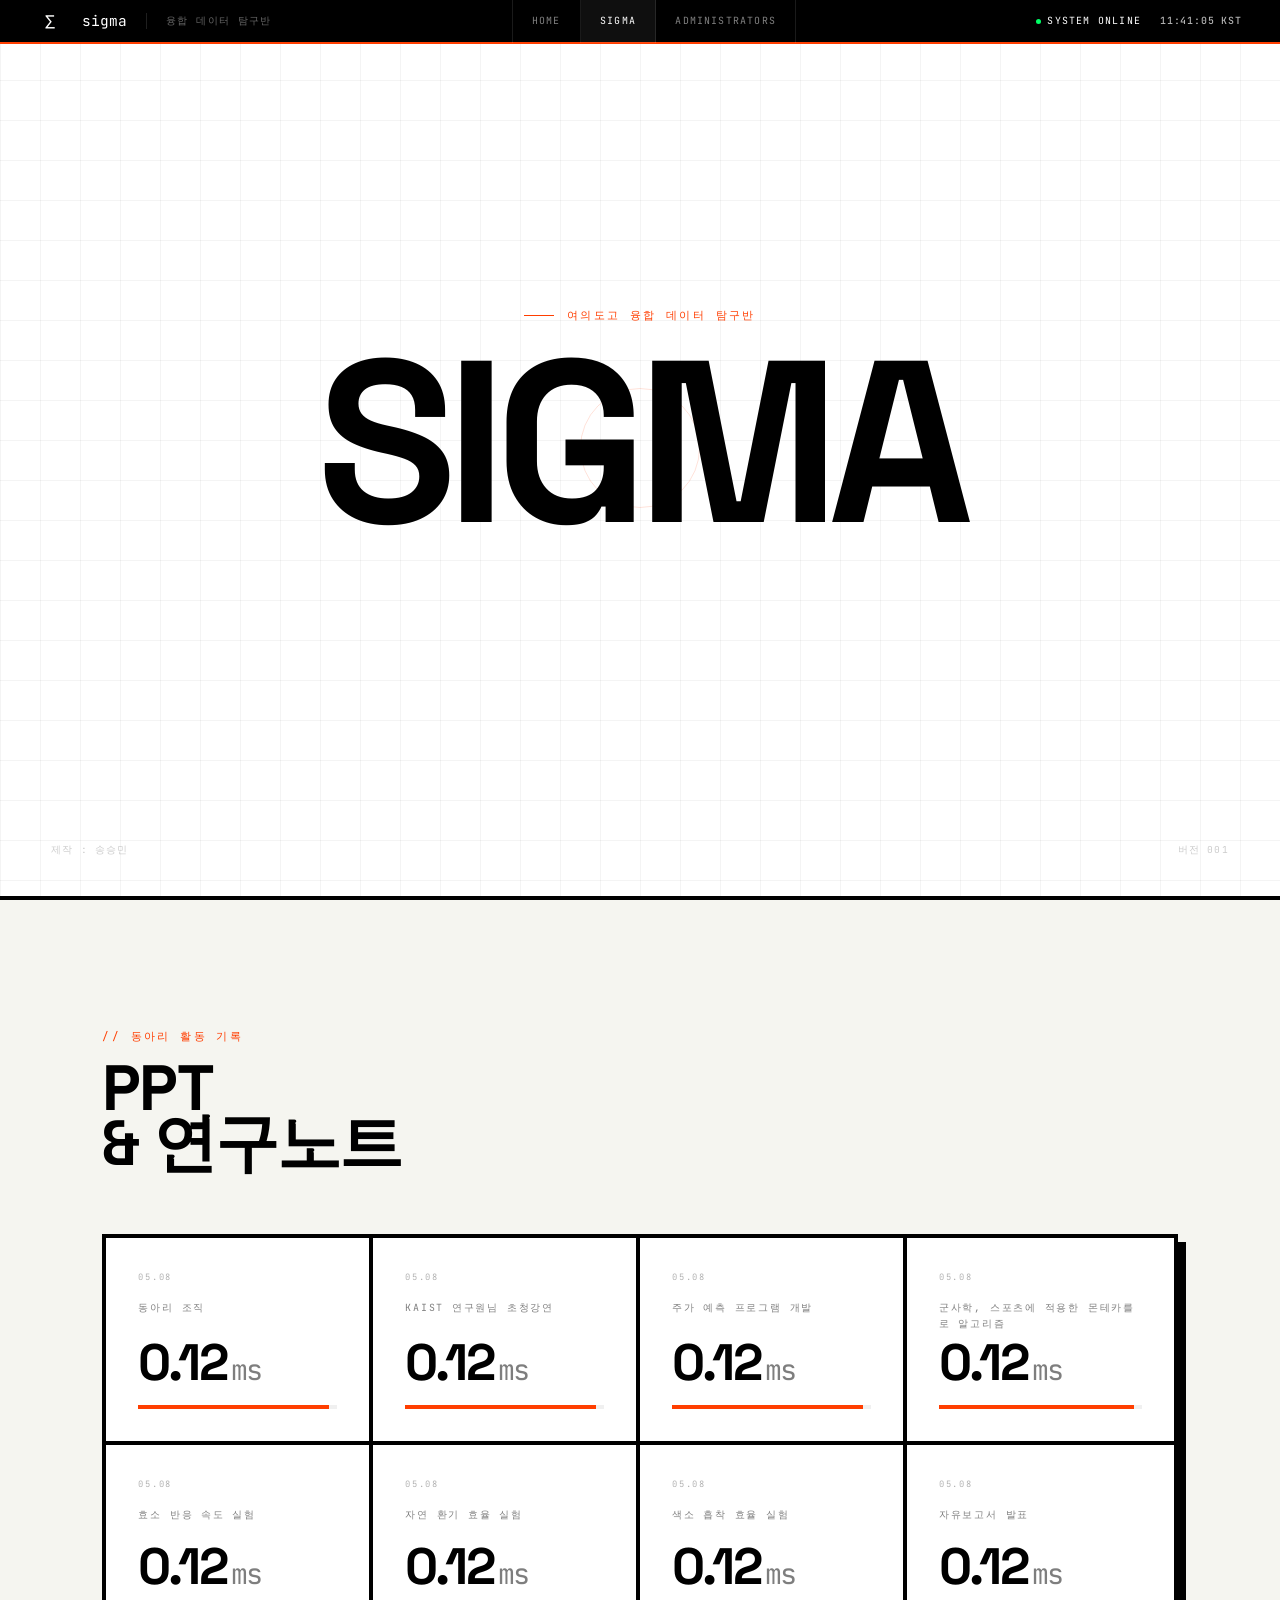
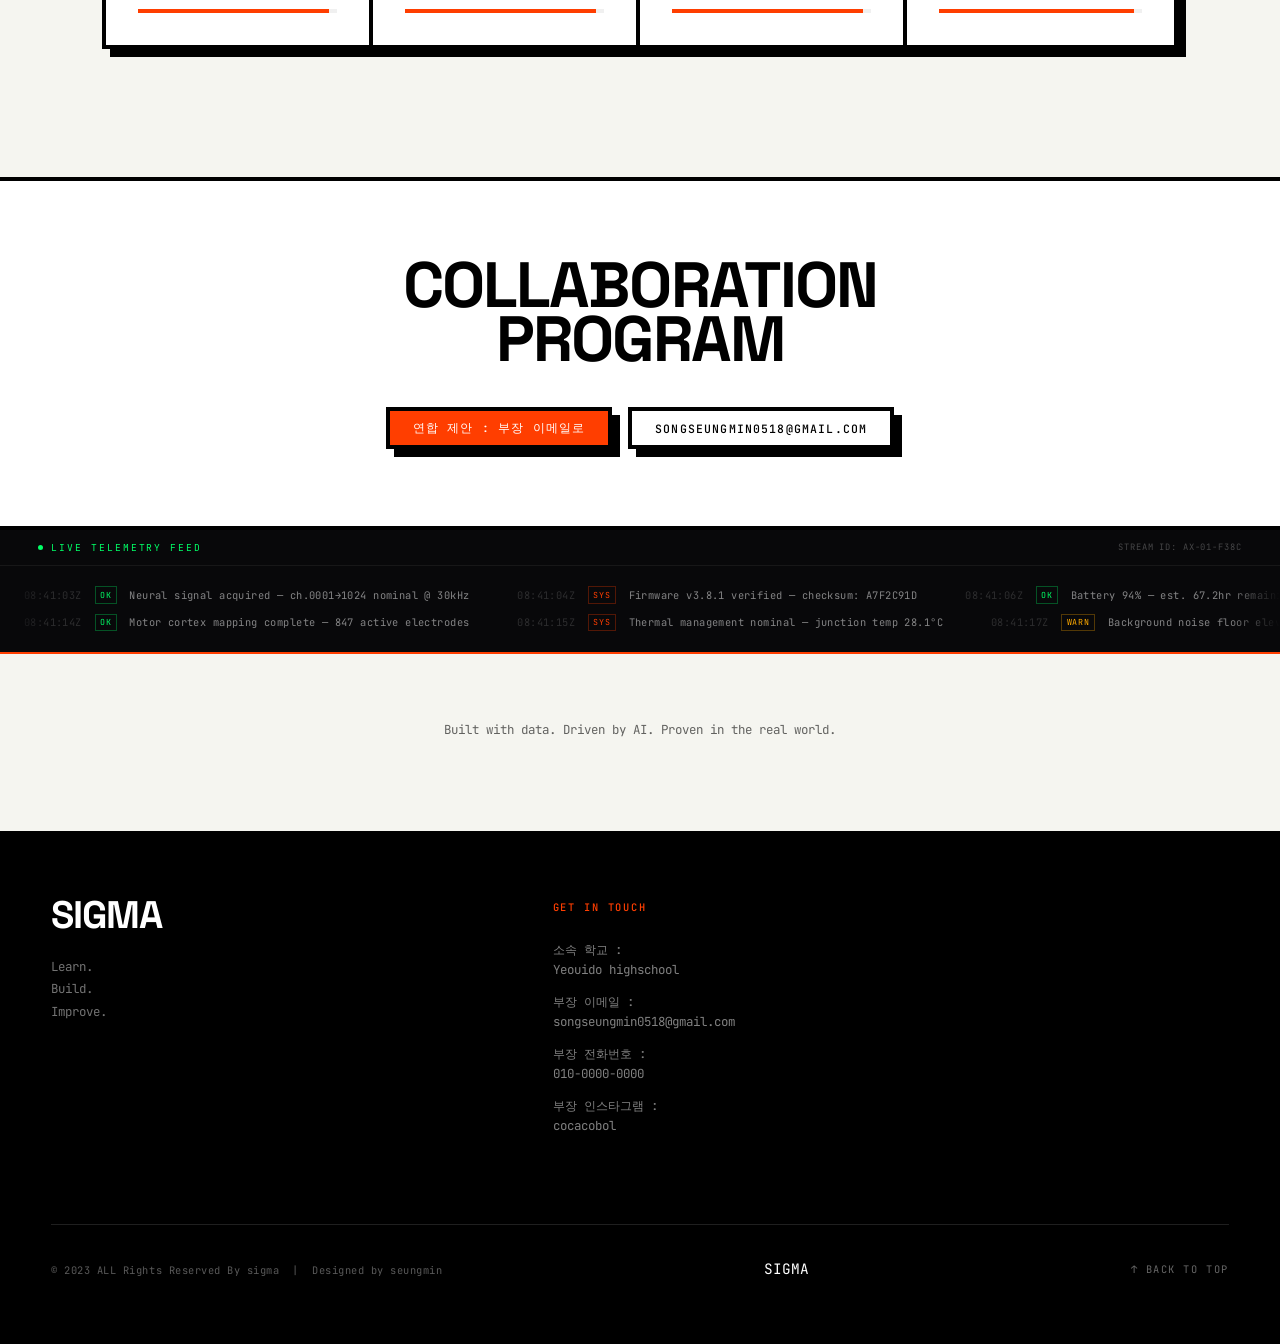
==== commit 186aceb4: "Add files via upload" ====
--- a/sigma.html
+++ b/sigma.html
@@ -33,7 +33,7 @@
             <span class="header__product"> 융합 데이터 탐구반</span>
         </div>
         <nav class="header__nav" id="headerNav">
-            <a href="songseungmin.html">Home</a>
+            <a href="index.html">Home</a>
             <a href="sigma.html" class="active">sigma</a>
             <a href="developer.html">administrators</a>
         </nav>
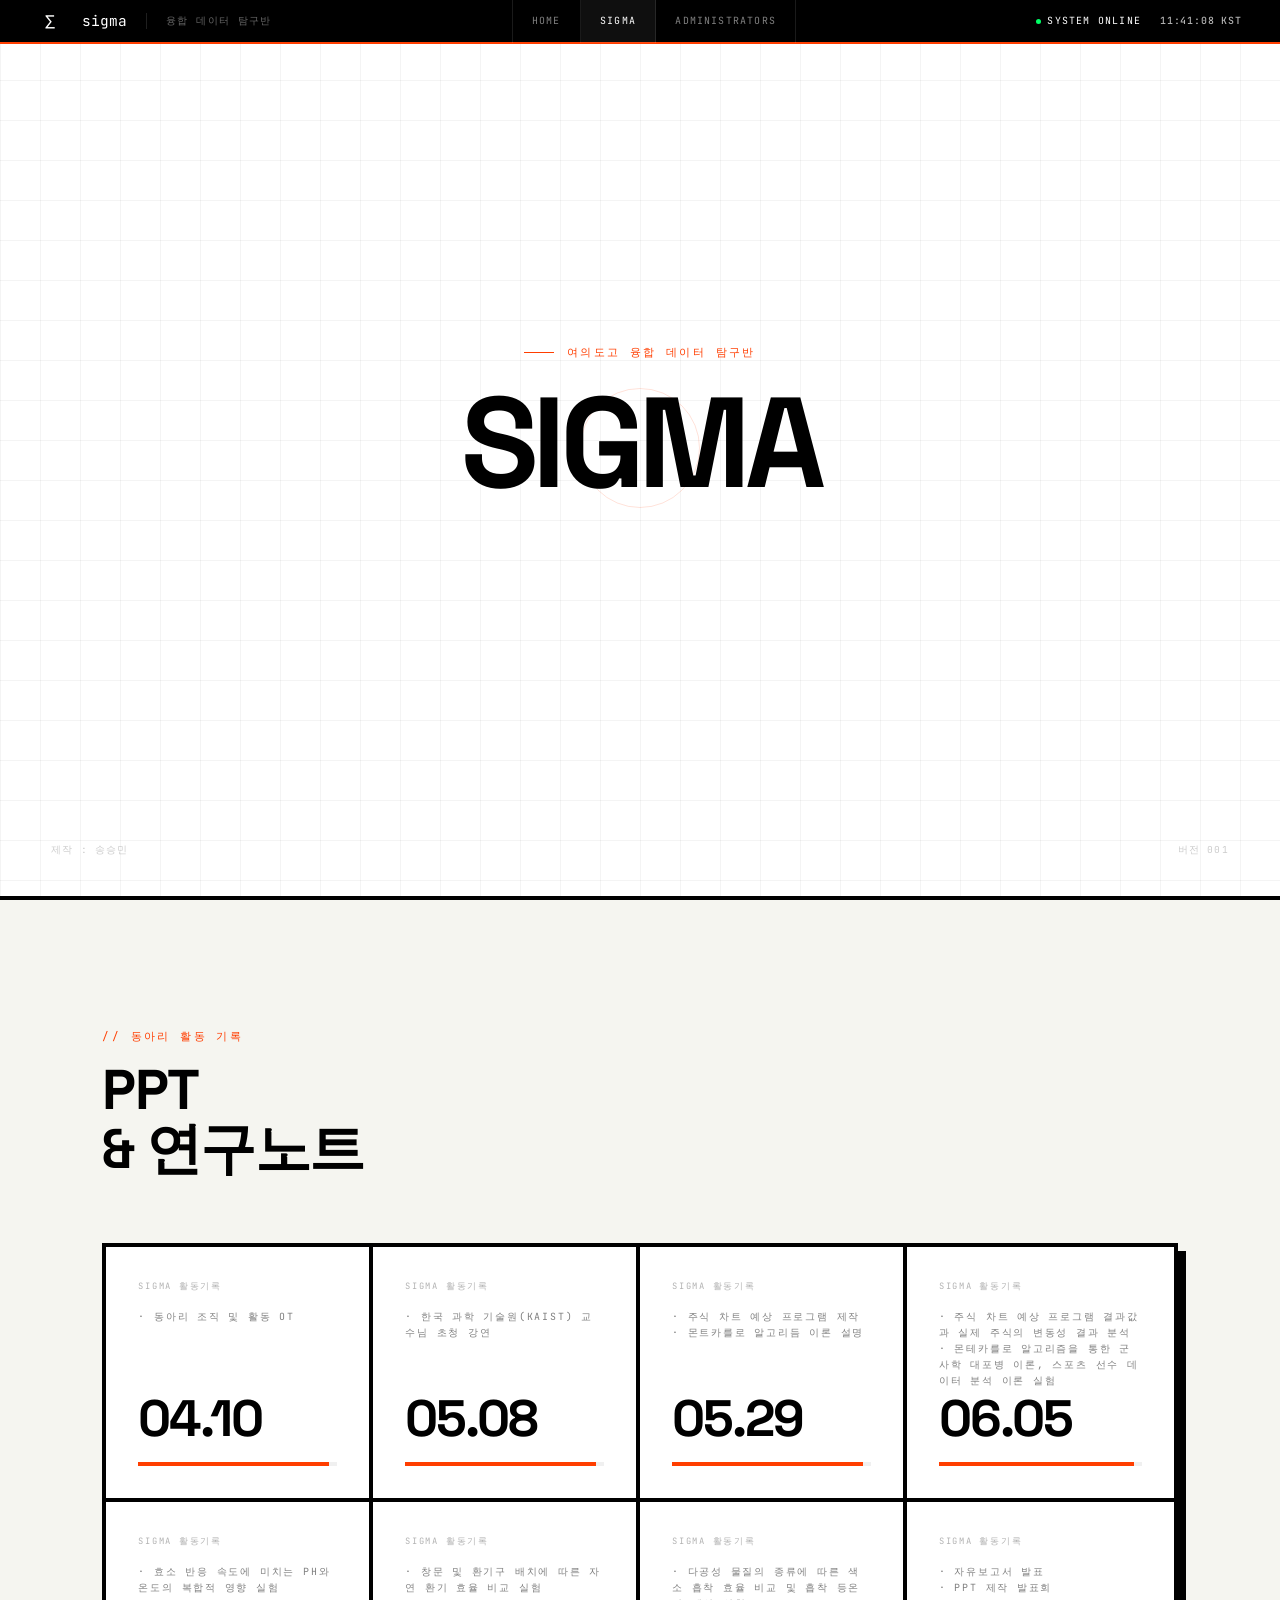
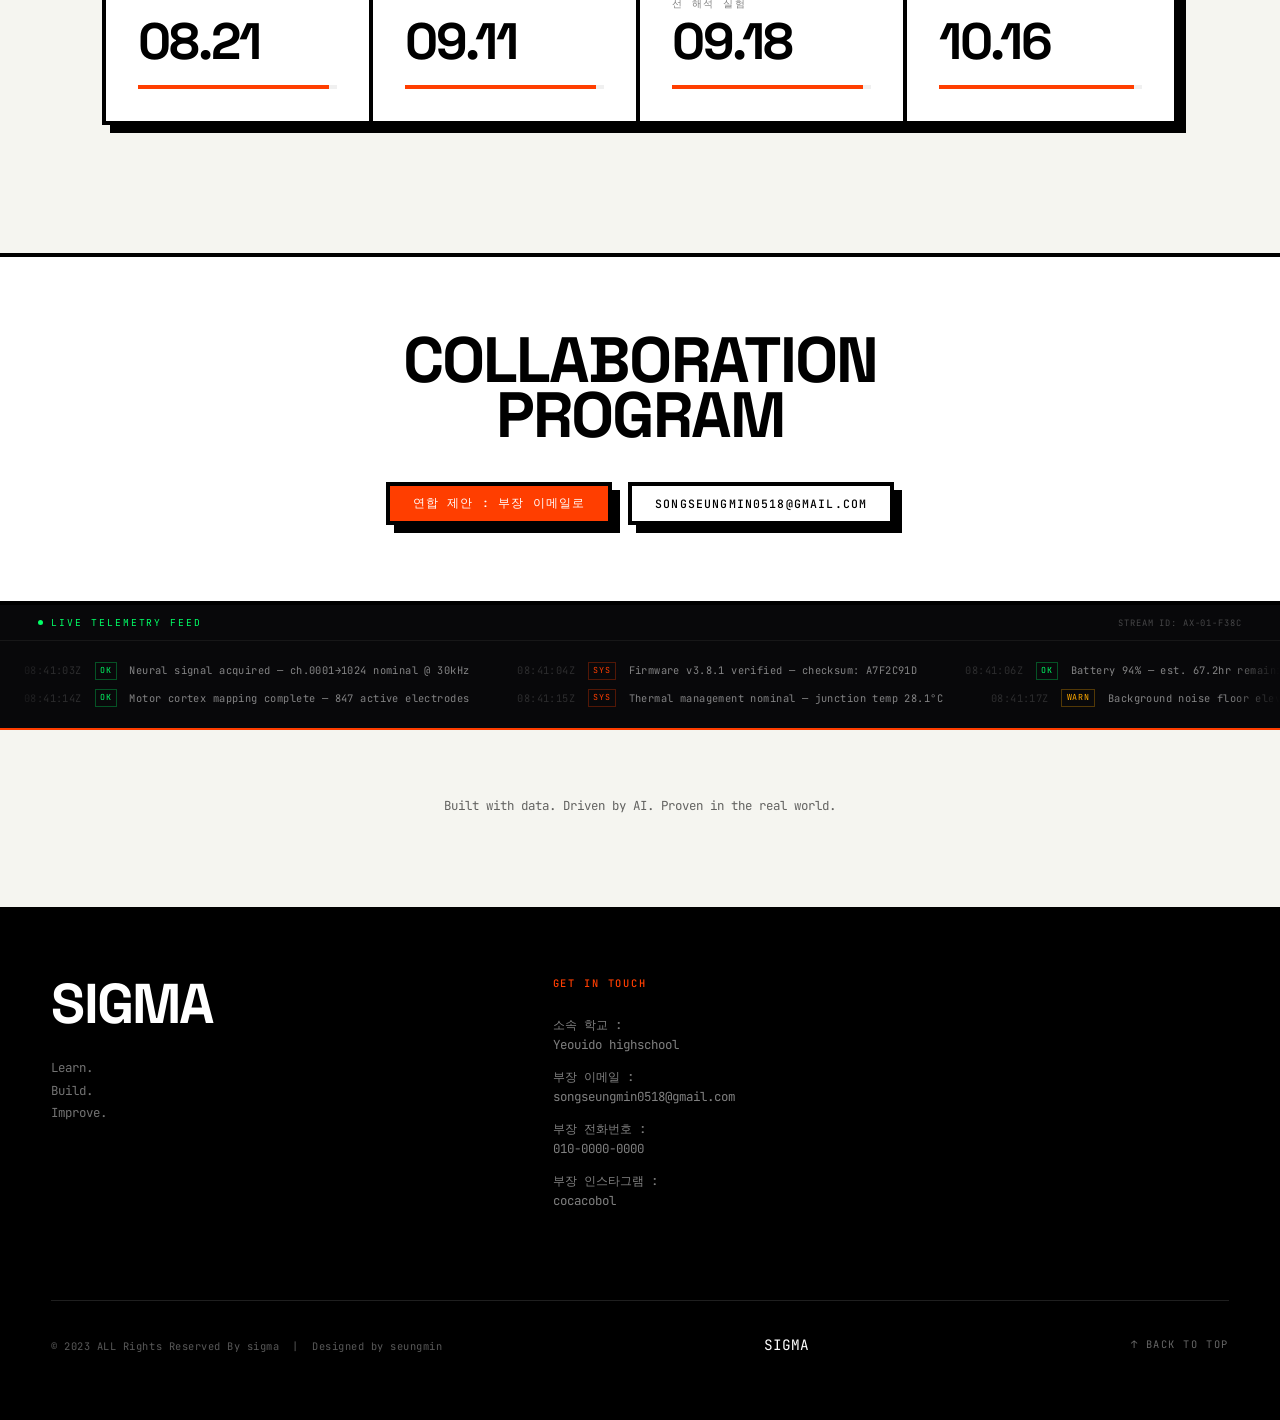
==== commit 3196a3a6: "Update sigma.html" ====
--- a/sigma.html
+++ b/sigma.html
@@ -89,14 +89,93 @@
         </div>
         <div class="spec-grid reveal">
 
-            <div class="spec-cell"><div><div class="spec-cell__id">05.08</div><div class="spec-cell__label">동아리 조직</div></div><div><div class="spec-cell__value">0.12<span class="spec-cell__unit">ms</span></div><div class="bar-track"><div class="bar-track__fill" style="width:96%"></div></div></div></div>
-            <div class="spec-cell"><div><div class="spec-cell__id">05.08</div><div class="spec-cell__label">KAIST 연구원님 초청강연</div></div><div><div class="spec-cell__value">0.12<span class="spec-cell__unit">ms</span></div><div class="bar-track"><div class="bar-track__fill" style="width:96%"></div></div></div></div>
-            <div class="spec-cell"><div><div class="spec-cell__id">05.08</div><div class="spec-cell__label">주가 예측 프로그램 개발</div></div><div><div class="spec-cell__value">0.12<span class="spec-cell__unit">ms</span></div><div class="bar-track"><div class="bar-track__fill" style="width:96%"></div></div></div></div>
-            <div class="spec-cell"><div><div class="spec-cell__id">05.08</div><div class="spec-cell__label">군사학, 스포츠에 적용한 몬테카를로 알고리즘</div></div><div><div class="spec-cell__value">0.12<span class="spec-cell__unit">ms</span></div><div class="bar-track"><div class="bar-track__fill" style="width:96%"></div></div></div></div>
-            <div class="spec-cell"><div><div class="spec-cell__id">05.08</div><div class="spec-cell__label">효소 반응 속도 실험</div></div><div><div class="spec-cell__value">0.12<span class="spec-cell__unit">ms</span></div><div class="bar-track"><div class="bar-track__fill" style="width:96%"></div></div></div></div>
-            <div class="spec-cell"><div><div class="spec-cell__id">05.08</div><div class="spec-cell__label">자연 환기 효율 실험</div></div><div><div class="spec-cell__value">0.12<span class="spec-cell__unit">ms</span></div><div class="bar-track"><div class="bar-track__fill" style="width:96%"></div></div></div></div>
-            <div class="spec-cell"><div><div class="spec-cell__id">05.08</div><div class="spec-cell__label">색소 흡착 효율 실험</div></div><div><div class="spec-cell__value">0.12<span class="spec-cell__unit">ms</span></div><div class="bar-track"><div class="bar-track__fill" style="width:96%"></div></div></div></div>
-            <div class="spec-cell"><div><div class="spec-cell__id">05.08</div><div class="spec-cell__label">자유보고서 발표</div></div><div><div class="spec-cell__value">0.12<span class="spec-cell__unit">ms</span></div><div class="bar-track"><div class="bar-track__fill" style="width:96%"></div></div></div></div>
+<a href="https://coda.io/d/_dtlEUUjpyvL/4-10_suRuzi4K" class="spec-cell">
+  <div>
+    <div class="spec-cell__id">sigma 활동기록</div>
+    <div class="spec-cell__label">· 동아리 조직 및 활동 OT</div>
+  </div>
+  <div>
+    <div class="spec-cell__value">04.10</div>
+    <div class="bar-track">
+      <div class="bar-track__fill" style="width:96%"></div>
+    </div>
+  </div>
+<a href="https://coda.io/d/_dtlEUUjpyvL/5-8_suoSvJow" class="spec-cell">
+  <div>
+    <div class="spec-cell__id">sigma 활동기록</div>
+    <div class="spec-cell__label">· 한국 과학 기술원(KAIST) 교수님 초청 강연</div>
+  </div>
+  <div>
+    <div class="spec-cell__value">05.08<span class="spec-cell__unit"></span></div>
+    <div class="bar-track"><div class="bar-track__fill" style="width:96%"></div></div>
+  </div>
+</a>
+
+<a href="https://coda.io/d/_dtlEUUjpyvL/5-29_suG6JHfU" class="spec-cell">
+  <div>
+    <div class="spec-cell__id">sigma 활동기록</div>
+    <div class="spec-cell__label">· 주식 차트 예상 프로그램 제작 <br> · 몬트카를로 알고리듬 이론 설명</div>
+  </div>
+  <div>
+    <div class="spec-cell__value">05.29<span class="spec-cell__unit"></span></div>
+    <div class="bar-track"><div class="bar-track__fill" style="width:96%"></div></div>
+  </div>
+</a>
+
+<a href="https://coda.io/d/_dtlEUUjpyvL/6-5_suEIip55" class="spec-cell">
+  <div>
+    <div class="spec-cell__id">sigma 활동기록</div>
+    <div class="spec-cell__label">· 주식 차트 예상 프로그램 결과값과 실제 주식의 변동성 결과 분석 <br>· 몬테카를로 알고리즘을 통한 군사학 대포병 이론, 스포츠 선수 데이터 분석 이론 실험</div>
+  </div>
+  <div>
+    <div class="spec-cell__value">06.05<span class="spec-cell__unit"></span></div>
+    <div class="bar-track"><div class="bar-track__fill" style="width:96%"></div></div>
+  </div>
+</a>
+
+<a href="https://coda.io/d/_dtlEUUjpyvL/8-21_suvUwi5w" class="spec-cell">
+  <div>
+    <div class="spec-cell__id">sigma 활동기록</div>
+    <div class="spec-cell__label">· 효소 반응 속도에 미치는 pH와 온도의 복합적 영향 실험</div>
+  </div>
+  <div>
+    <div class="spec-cell__value">08.21<span class="spec-cell__unit"></span></div>
+    <div class="bar-track"><div class="bar-track__fill" style="width:96%"></div></div>
+  </div>
+</a>
+
+<a href="https://coda.io/d/_dtlEUUjpyvL/9-11_suDGiB1t" class="spec-cell">
+  <div>
+    <div class="spec-cell__id">sigma 활동기록</div>
+    <div class="spec-cell__label">· 창문 및 환기구 배치에 따른 자연 환기 효율 비교 실험</div>
+  </div>
+  <div>
+    <div class="spec-cell__value">09.11<span class="spec-cell__unit"></span></div>
+    <div class="bar-track"><div class="bar-track__fill" style="width:96%"></div></div>
+  </div>
+</a>
+
+<a href="https://coda.io/d/_dtlEUUjpyvL/9-18_sukyBit-" class="spec-cell">
+  <div>
+    <div class="spec-cell__id">sigma 활동기록</div>
+    <div class="spec-cell__label">· 다공성 물질의 종류에 따른 색소 흡착 효율 비교 및 흡착 등온선 해석 실험</div>
+  </div>
+  <div>
+    <div class="spec-cell__value">09.18<span class="spec-cell__unit"></span></div>
+    <div class="bar-track"><div class="bar-track__fill" style="width:96%"></div></div>
+  </div>
+</a>
+
+<a href="https://coda.io/d/_dtlEUUjpyvL/10-16_su6WqP6U" class="spec-cell">
+  <div>
+    <div class="spec-cell__id">sigma 활동기록</div>
+    <div class="spec-cell__label">· 자유보고서 발표 <br>· PPT 제작 발표회</div>
+  </div>
+  <div>
+    <div class="spec-cell__value">10.16<span class="spec-cell__unit"></span></div>
+    <div class="bar-track"><div class="bar-track__fill" style="width:96%"></div></div>
+  </div>
+</a>
 
         </div>
     </div>
--- a/css/templatemo-axis-industrial.css
+++ b/css/templatemo-axis-industrial.css
@@ -50,7 +50,7 @@
     --shadow-hover: 4px 4px 0px var(--ink);
 
     /* Type Scale */
-    --fs-hero: clamp(4rem, 14vw, 14rem);
+    --fs-hero: clamp(3.6rem, 12vw, 12rem);
     --fs-h1: clamp(2.4rem, 5vw, 5rem);
     --fs-h2: clamp(1.6rem, 3vw, 3rem);
     --fs-h3: clamp(1.1rem, 1.6vw, 1.5rem);
@@ -952,3 +952,59 @@
 
     .header__status span { display: none; }
 }
+/* MacBook / tablet responsive text fix */
+@media (max-width: 1280px) {
+  .hero__title {
+    font-size: clamp(3rem, 10vw, 8rem);
+    line-height: 0.9;
+    word-break: keep-all;
+  }
+
+  .hero__stat-num,
+  .bento-card__stat,
+  .section__title,
+  .footer__brand-name {
+    font-size: clamp(1.8rem, 4.5vw, 3.5rem);
+    line-height: 1.05;
+    word-break: keep-all;
+    overflow-wrap: break-word;
+  }
+
+  .bento-card__title,
+  .stack__card-title {
+    font-size: clamp(1rem, 2.2vw, 1.6rem);
+    line-height: 1.15;
+    white-space: normal;
+    overflow-wrap: break-word;
+  }
+
+  .bento-card,
+  .stack__card {
+    height: auto;
+    overflow: visible;
+  }
+}
+
+@media (max-width: 768px) {
+  .hero__title .line--indent {
+    padding-left: 0;
+  }
+
+  .hero__stats {
+    width: 100%;
+    flex-direction: column;
+  }
+
+  .hero__stat-num {
+    font-size: clamp(2rem, 10vw, 3.2rem);
+  }
+
+  .header__left {
+    min-width: 0;
+  }
+
+  .header__logo,
+  .header__product {
+    white-space: normal;
+  }
+}
